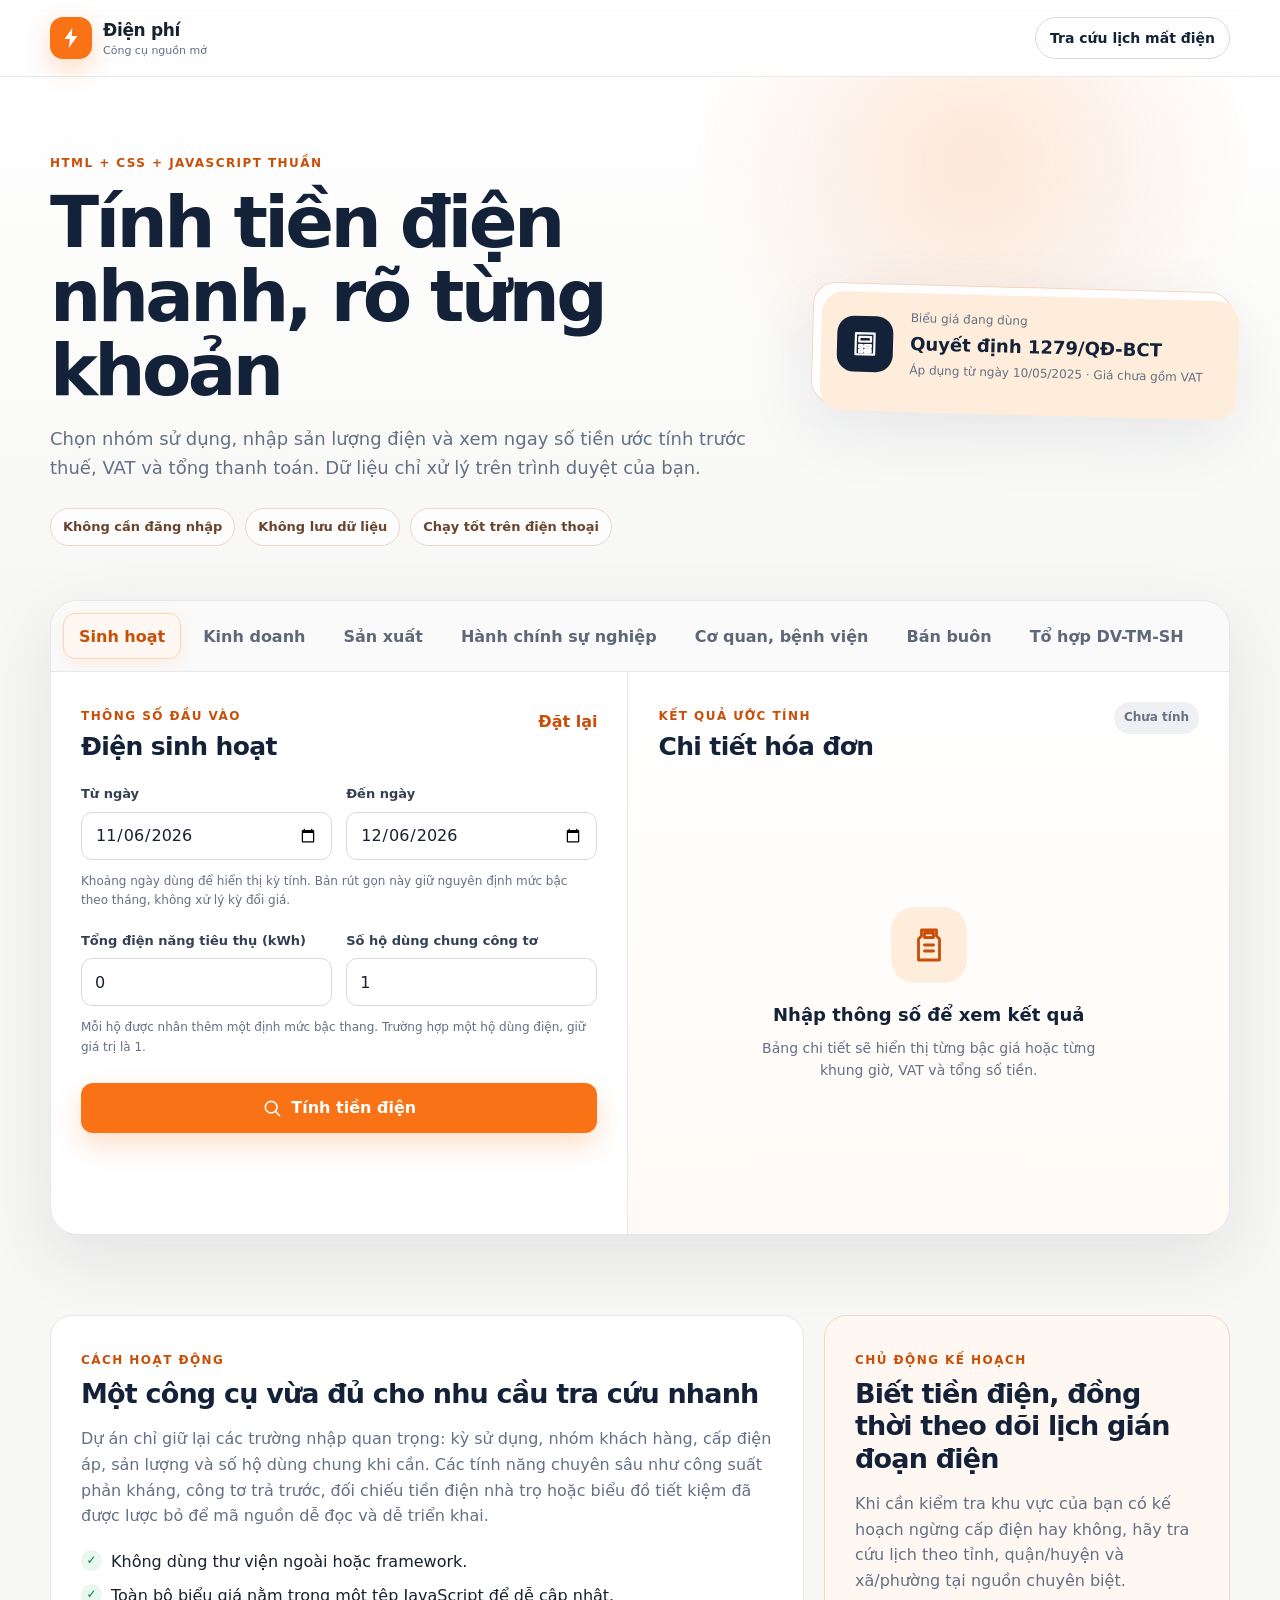
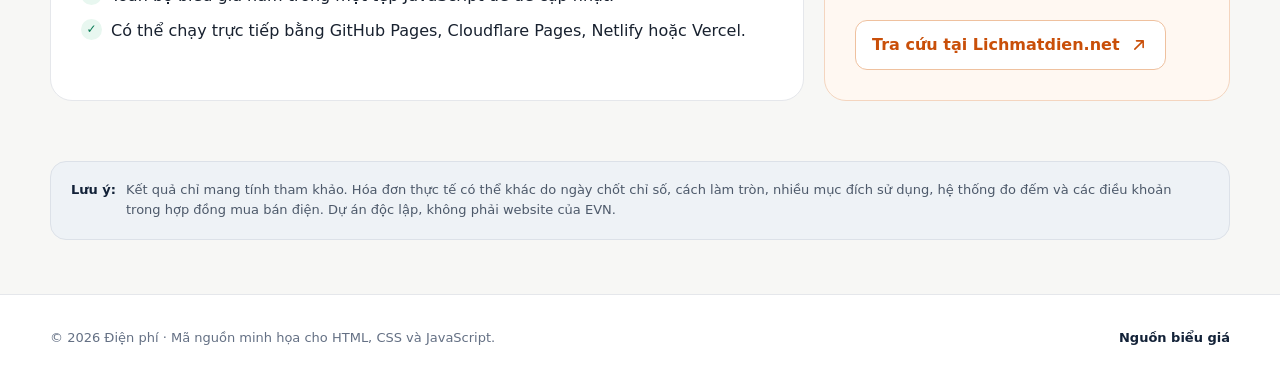
==== index.html @ 480ba1dd "Đăng công cụ tính tiền điện Commit directly to the main branch" ====
<!doctype html>
<html lang="vi">
<head>
  <meta charset="utf-8">
  <meta name="viewport" content="width=device-width, initial-scale=1">
  <title>Tính tiền điện online - HTML, CSS và JavaScript</title>
  <meta name="description" content="Công cụ ước tính tiền điện theo nhóm sử dụng và biểu giá hiện hành. Chạy hoàn toàn trên trình duyệt, không cần máy chủ hay cơ sở dữ liệu.">
  <meta name="theme-color" content="#f97316">
  <meta name="robots" content="index,follow">
  <link rel="icon" href="assets/img/favicon.svg" type="image/svg+xml">
  <link rel="manifest" href="manifest.webmanifest">
  <link rel="stylesheet" href="assets/css/style.css">
  <script type="application/ld+json">
  {
    "@context": "https://schema.org",
    "@type": "WebApplication",
    "name": "Công cụ tính tiền điện",
    "applicationCategory": "UtilitiesApplication",
    "operatingSystem": "Web",
    "inLanguage": "vi",
    "description": "Công cụ ước tính tiền điện chạy bằng HTML, CSS và JavaScript thuần."
  }
  </script>
</head>
<body>
  <a class="skip-link" href="#calculator">Bỏ qua phần giới thiệu</a>

  <header class="site-header">
    <div class="container header-inner">
      <a class="brand" href="#" aria-label="Trang chủ công cụ tính tiền điện">
        <span class="brand-mark" aria-hidden="true">
          <svg viewBox="0 0 24 24"><path d="M13.2 2 5.7 13h5.2L9.8 22l8.5-12.1h-5.4L13.2 2Z"/></svg>
        </span>
        <span>
          <strong>Điện phí</strong>
          <small>Công cụ nguồn mở</small>
        </span>
      </a>
      <a class="header-link" href="https://lichmatdien.net/" target="_blank" rel="noopener">Tra cứu lịch mất điện</a>
    </div>
  </header>

  <main>
    <section class="hero">
      <div class="container hero-grid">
        <div>
          <span class="eyebrow">HTML + CSS + JavaScript thuần</span>
          <h1>Tính tiền điện nhanh, rõ từng khoản</h1>
          <p class="hero-copy">Chọn nhóm sử dụng, nhập sản lượng điện và xem ngay số tiền ước tính trước thuế, VAT và tổng thanh toán. Dữ liệu chỉ xử lý trên trình duyệt của bạn.</p>
          <div class="hero-badges" aria-label="Thông tin dự án">
            <span>Không cần đăng nhập</span>
            <span>Không lưu dữ liệu</span>
            <span>Chạy tốt trên điện thoại</span>
          </div>
        </div>
        <aside class="rate-card" aria-label="Thông tin biểu giá">
          <div class="rate-card-icon" aria-hidden="true">
            <svg viewBox="0 0 24 24"><path d="M4 3h16v18H4zM7 6h10v4H7zm0 7h3v2H7zm0 4h3v2H7zm5-4h5v2h-5zm0 4h5v2h-5z"/></svg>
          </div>
          <div>
            <span>Biểu giá đang dùng</span>
            <strong>Quyết định 1279/QĐ-BCT</strong>
            <small>Áp dụng từ ngày 10/05/2025 · Giá chưa gồm VAT</small>
          </div>
        </aside>
      </div>
    </section>

    <section class="calculator-section" id="calculator">
      <div class="container">
        <div class="calculator-shell">
          <nav class="category-tabs" aria-label="Nhóm khách hàng" role="tablist">
            <button class="tab is-active" type="button" role="tab" aria-selected="true" data-category="residential">Sinh hoạt</button>
            <button class="tab" type="button" role="tab" aria-selected="false" data-category="business">Kinh doanh</button>
            <button class="tab" type="button" role="tab" aria-selected="false" data-category="production">Sản xuất</button>
            <button class="tab" type="button" role="tab" aria-selected="false" data-category="administrative">Hành chính sự nghiệp</button>
            <button class="tab" type="button" role="tab" aria-selected="false" data-category="hospital">Cơ quan, bệnh viện</button>
            <button class="tab" type="button" role="tab" aria-selected="false" data-category="wholesale">Bán buôn</button>
            <button class="tab" type="button" role="tab" aria-selected="false" data-category="complex">Tổ hợp DV-TM-SH</button>
          </nav>

          <div class="calculator-grid">
            <section class="form-panel" aria-labelledby="form-title">
              <div class="panel-heading">
                <div>
                  <span class="section-kicker">Thông số đầu vào</span>
                  <h2 id="form-title">Điện sinh hoạt</h2>
                </div>
                <button class="text-button" type="button" id="resetButton">Đặt lại</button>
              </div>

              <form id="electricityForm" novalidate>
                <div class="field-grid field-grid--2">
                  <label class="field">
                    <span>Từ ngày</span>
                    <input type="date" name="dateFrom" id="dateFrom" required>
                  </label>
                  <label class="field">
                    <span>Đến ngày</span>
                    <input type="date" name="dateTo" id="dateTo" required>
                  </label>
                </div>
                <p class="field-note">Khoảng ngày dùng để hiển thị kỳ tính. Bản rút gọn này giữ nguyên định mức bậc theo tháng, không xử lý kỳ đổi giá.</p>

                <div id="dynamicFields" aria-live="polite"></div>

                <div class="error-box" id="errorBox" role="alert" hidden></div>

                <button class="primary-button" type="submit">
                  <svg viewBox="0 0 24 24" aria-hidden="true"><path d="m21 21-4.35-4.35m1.35-5.65a7 7 0 1 1-14 0 7 7 0 0 1 14 0Z"/></svg>
                  Tính tiền điện
                </button>
              </form>
            </section>

            <section class="result-panel" aria-labelledby="result-title">
              <div class="panel-heading">
                <div>
                  <span class="section-kicker">Kết quả ước tính</span>
                  <h2 id="result-title">Chi tiết hóa đơn</h2>
                </div>
                <span class="result-status" id="resultStatus">Chưa tính</span>
              </div>

              <div class="empty-result" id="emptyResult">
                <div class="empty-icon" aria-hidden="true">
                  <svg viewBox="0 0 24 24"><path d="M7 2h10v4l2 2v14H5V8l2-2V2Zm2 2v3h6V4H9Zm0 8h6m-6 4h6"/></svg>
                </div>
                <strong>Nhập thông số để xem kết quả</strong>
                <p>Bảng chi tiết sẽ hiển thị từng bậc giá hoặc từng khung giờ, VAT và tổng số tiền.</p>
              </div>

              <div class="result-content" id="resultContent" hidden>
                <div class="result-hero">
                  <span>Tổng tiền thanh toán</span>
                  <strong id="grandTotal">0 đ</strong>
                  <small id="resultPeriod">—</small>
                </div>

                <div class="summary-grid">
                  <div><span>Điện năng</span><strong id="totalKwh">0 kWh</strong></div>
                  <div><span>Trước VAT</span><strong id="subtotal">0 đ</strong></div>
                  <div><span id="vatLabel">VAT 8%</span><strong id="vat">0 đ</strong></div>
                  <div><span>Giá bình quân</span><strong id="averagePrice">0 đ/kWh</strong></div>
                </div>

                <div class="table-wrap">
                  <table>
                    <thead>
                      <tr>
                        <th>Khoản tính</th>
                        <th>Đơn giá</th>
                        <th>Sản lượng</th>
                        <th>Thành tiền</th>
                      </tr>
                    </thead>
                    <tbody id="resultRows"></tbody>
                  </table>
                </div>

                <p class="result-note" id="resultNote"></p>
              </div>
            </section>
          </div>
        </div>
      </div>
    </section>

    <section class="content-section">
      <div class="container content-grid">
        <article class="content-card">
          <span class="section-kicker">Cách hoạt động</span>
          <h2>Một công cụ vừa đủ cho nhu cầu tra cứu nhanh</h2>
          <p>Dự án chỉ giữ lại các trường nhập quan trọng: kỳ sử dụng, nhóm khách hàng, cấp điện áp, sản lượng và số hộ dùng chung khi cần. Các tính năng chuyên sâu như công suất phản kháng, công tơ trả trước, đối chiếu tiền điện nhà trọ hoặc biểu đồ tiết kiệm đã được lược bỏ để mã nguồn dễ đọc và dễ triển khai.</p>
          <ul class="check-list">
            <li>Không dùng thư viện ngoài hoặc framework.</li>
            <li>Toàn bộ biểu giá nằm trong một tệp JavaScript để dễ cập nhật.</li>
            <li>Có thể chạy trực tiếp bằng GitHub Pages, Cloudflare Pages, Netlify hoặc Vercel.</li>
          </ul>
        </article>

        <aside class="link-card">
          <span class="section-kicker">Chủ động kế hoạch</span>
          <h2>Biết tiền điện, đồng thời theo dõi lịch gián đoạn điện</h2>
          <p>Khi cần kiểm tra khu vực của bạn có kế hoạch ngừng cấp điện hay không, hãy tra cứu lịch theo tỉnh, quận/huyện và xã/phường tại nguồn chuyên biệt.</p>
          <a class="secondary-button" href="https://lichmatdien.net/" target="_blank" rel="noopener">
            Tra cứu tại Lichmatdien.net
            <svg viewBox="0 0 24 24" aria-hidden="true"><path d="M7 17 17 7m-8 0h8v8"/></svg>
          </a>
        </aside>
      </div>
    </section>

    <section class="disclaimer-section">
      <div class="container disclaimer">
        <strong>Lưu ý:</strong>
        <p>Kết quả chỉ mang tính tham khảo. Hóa đơn thực tế có thể khác do ngày chốt chỉ số, cách làm tròn, nhiều mục đích sử dụng, hệ thống đo đếm và các điều khoản trong hợp đồng mua bán điện. Dự án độc lập, không phải website của EVN.</p>
      </div>
    </section>
  </main>

  <footer class="site-footer">
    <div class="container footer-inner">
      <p>© <span id="currentYear"></span> Điện phí · Mã nguồn minh họa cho HTML, CSS và JavaScript.</p>
      <div>
        <a href="https://www.evn.com.vn/d/vi-VN/news/Bieu-gia-ban-le-dien-theo-Quyet-dinh-so-1279QD-BCT-ngay-0952025-cua-Bo-Cong-Thuong-60-28-502668" target="_blank" rel="nofollow noopener">Nguồn biểu giá</a>
      </div>
    </div>
  </footer>

  <script src="assets/js/tariffs.js"></script>
  <script src="assets/js/engine.js"></script>
  <script src="assets/js/app.js"></script>
</body>
</html>
---- assets/css/style.css ----
:root {
  --bg: #f7f7f5;
  --surface: #ffffff;
  --surface-soft: #fff8f2;
  --text: #18212f;
  --muted: #647084;
  --line: #e5e7eb;
  --line-strong: #d6d9df;
  --primary: #f97316;
  --primary-dark: #c94f09;
  --primary-soft: #ffeddc;
  --navy: #132238;
  --success: #087a55;
  --danger: #b42318;
  --shadow: 0 24px 70px rgba(25, 36, 52, 0.09);
  --radius-lg: 28px;
  --radius-md: 18px;
  --radius-sm: 12px;
}

* { box-sizing: border-box; }
html { scroll-behavior: smooth; }
body {
  margin: 0;
  color: var(--text);
  background: var(--bg);
  font-family: Inter, ui-sans-serif, system-ui, -apple-system, BlinkMacSystemFont, "Segoe UI", sans-serif;
  line-height: 1.6;
  -webkit-font-smoothing: antialiased;
}
button, input, select { font: inherit; }
button, a { -webkit-tap-highlight-color: transparent; }
a { color: inherit; }
svg { width: 1em; height: 1em; fill: none; stroke: currentColor; stroke-width: 1.9; stroke-linecap: round; stroke-linejoin: round; }
.container { width: min(1180px, calc(100% - 32px)); margin-inline: auto; }
.skip-link { position: fixed; left: 16px; top: -80px; z-index: 999; padding: 10px 14px; border-radius: 10px; background: var(--navy); color: #fff; text-decoration: none; }
.skip-link:focus { top: 16px; }

.site-header {
  position: sticky;
  top: 0;
  z-index: 50;
  border-bottom: 1px solid rgba(229, 231, 235, 0.85);
  background: rgba(255, 255, 255, 0.88);
  backdrop-filter: blur(16px);
}
.header-inner { min-height: 76px; display: flex; align-items: center; justify-content: space-between; gap: 24px; }
.brand { display: inline-flex; align-items: center; gap: 11px; text-decoration: none; }
.brand-mark { width: 42px; height: 42px; display: grid; place-items: center; border-radius: 13px; background: var(--primary); color: #fff; box-shadow: 0 10px 24px rgba(249, 115, 22, 0.25); }
.brand-mark svg { width: 24px; height: 24px; fill: currentColor; stroke: none; }
.brand strong, .brand small { display: block; }
.brand strong { font-size: 17px; letter-spacing: -0.02em; }
.brand small { color: var(--muted); font-size: 11px; margin-top: -2px; }
.header-link { padding: 9px 14px; border: 1px solid var(--line-strong); border-radius: 999px; color: var(--navy); font-weight: 700; font-size: 14px; text-decoration: none; transition: 0.2s ease; }
.header-link:hover { border-color: var(--primary); color: var(--primary-dark); background: var(--surface-soft); }

.hero { padding: 72px 0 54px; overflow: hidden; background: radial-gradient(circle at 76% 15%, rgba(249, 115, 22, .16), transparent 26%), linear-gradient(180deg, #fff 0%, var(--bg) 100%); }
.hero-grid { display: grid; grid-template-columns: minmax(0, 1.25fr) minmax(300px, .75fr); align-items: center; gap: 64px; }
.eyebrow, .section-kicker { color: var(--primary-dark); font-size: 12px; font-weight: 850; letter-spacing: .12em; text-transform: uppercase; }
.hero h1 { max-width: 780px; margin: 10px 0 18px; color: var(--navy); font-size: clamp(42px, 6vw, 72px); line-height: 1.03; letter-spacing: -.05em; }
.hero-copy { max-width: 760px; margin: 0; color: var(--muted); font-size: 18px; }
.hero-badges { display: flex; flex-wrap: wrap; gap: 10px; margin-top: 25px; }
.hero-badges span { padding: 8px 12px; border: 1px solid #ead8cb; border-radius: 999px; background: rgba(255,255,255,.76); color: #69452e; font-size: 13px; font-weight: 700; }
.rate-card { position: relative; display: flex; align-items: center; gap: 17px; padding: 24px; border: 1px solid #f4d5bf; border-radius: 22px; background: rgba(255,255,255,.9); box-shadow: var(--shadow); transform: rotate(1.5deg); }
.rate-card::after { content: ""; position: absolute; inset: 8px -8px -8px 8px; z-index: -1; border-radius: 22px; background: var(--primary-soft); }
.rate-card-icon { flex: 0 0 56px; width: 56px; height: 56px; display: grid; place-items: center; border-radius: 17px; background: var(--navy); color: #fff; }
.rate-card-icon svg { width: 28px; height: 28px; }
.rate-card span, .rate-card strong, .rate-card small { display: block; }
.rate-card span { color: var(--muted); font-size: 12px; }
.rate-card strong { margin: 2px 0; color: var(--navy); font-size: 18px; }
.rate-card small { color: var(--muted); font-size: 12px; }

.calculator-section { padding: 0 0 64px; }
.calculator-shell { overflow: hidden; border: 1px solid var(--line); border-radius: var(--radius-lg); background: var(--surface); box-shadow: var(--shadow); }
.category-tabs { display: flex; gap: 6px; overflow-x: auto; padding: 12px; border-bottom: 1px solid var(--line); background: #fafafa; scrollbar-width: thin; }
.tab { flex: 0 0 auto; min-height: 46px; padding: 9px 15px; border: 1px solid transparent; border-radius: 12px; background: transparent; color: #5e6878; font-weight: 750; cursor: pointer; white-space: nowrap; transition: .2s ease; }
.tab:hover { background: #fff; color: var(--navy); }
.tab.is-active { border-color: #ffd2b2; background: var(--surface-soft); color: var(--primary-dark); box-shadow: 0 6px 18px rgba(249,115,22,.08); }
.tab:focus-visible, button:focus-visible, input:focus-visible, select:focus-visible, a:focus-visible { outline: 3px solid rgba(249,115,22,.28); outline-offset: 2px; }
.calculator-grid { display: grid; grid-template-columns: minmax(0, 1fr) minmax(0, 1.04fr); }
.form-panel, .result-panel { padding: 30px; }
.form-panel { border-right: 1px solid var(--line); }
.result-panel { background: linear-gradient(180deg, #fff 0%, #fffaf6 100%); }
.panel-heading { min-height: 60px; display: flex; align-items: flex-start; justify-content: space-between; gap: 20px; margin-bottom: 22px; }
.panel-heading h2 { margin: 3px 0 0; color: var(--navy); font-size: 25px; line-height: 1.25; letter-spacing: -.025em; }
.text-button { padding: 7px 0; border: 0; background: transparent; color: var(--primary-dark); font-weight: 800; cursor: pointer; }
.result-status { padding: 6px 10px; border-radius: 999px; background: #eef0f3; color: #687386; font-size: 12px; font-weight: 800; }
.result-status.is-ready { background: #e8f7f0; color: var(--success); }
.field-grid { display: grid; gap: 14px; }
.field-grid--2 { grid-template-columns: repeat(2, minmax(0, 1fr)); }
.field-grid--3 { grid-template-columns: repeat(3, minmax(0, 1fr)); }
.field { display: block; margin-bottom: 16px; }
.field > span, .choice-group legend { display: block; margin-bottom: 7px; color: #344054; font-size: 13px; font-weight: 800; }
.field input, .field select { width: 100%; height: 48px; padding: 0 13px; border: 1px solid var(--line-strong); border-radius: 11px; background: #fff; color: var(--text); outline: none; transition: .2s ease; }
.field input:hover, .field select:hover { border-color: #b8bec8; }
.field input:focus, .field select:focus { border-color: var(--primary); box-shadow: 0 0 0 4px rgba(249,115,22,.11); }
.field-note { margin: -4px 0 20px; color: var(--muted); font-size: 12px; }
.choice-group { margin: 2px 0 18px; padding: 0; border: 0; }
.segmented-control { display: grid; grid-template-columns: repeat(2, minmax(0, 1fr)); gap: 8px; padding: 5px; border: 1px solid var(--line); border-radius: 13px; background: #f4f5f7; }
.segmented-control label { position: relative; cursor: pointer; }
.segmented-control input { position: absolute; opacity: 0; pointer-events: none; }
.segmented-control span { min-height: 38px; display: flex; align-items: center; justify-content: center; padding: 7px 10px; border-radius: 9px; color: #667085; font-size: 13px; font-weight: 800; text-align: center; }
.segmented-control input:checked + span { background: #fff; color: var(--navy); box-shadow: 0 4px 14px rgba(16,24,40,.08); }
.primary-button, .secondary-button { display: inline-flex; align-items: center; justify-content: center; gap: 9px; min-height: 50px; border-radius: 12px; font-weight: 850; text-decoration: none; cursor: pointer; transition: .2s ease; }
.primary-button { width: 100%; margin-top: 6px; padding: 11px 18px; border: 0; background: var(--primary); color: #fff; box-shadow: 0 12px 28px rgba(249,115,22,.23); }
.primary-button:hover { background: var(--primary-dark); transform: translateY(-1px); }
.primary-button svg, .secondary-button svg { width: 20px; height: 20px; }
.error-box { margin: 0 0 14px; padding: 11px 13px; border: 1px solid #fecdca; border-radius: 11px; background: #fef3f2; color: var(--danger); font-size: 13px; font-weight: 700; }
.empty-result { min-height: 420px; display: flex; flex-direction: column; align-items: center; justify-content: center; padding: 32px; text-align: center; }
.empty-icon { width: 76px; height: 76px; display: grid; place-items: center; margin-bottom: 18px; border-radius: 24px; background: var(--primary-soft); color: var(--primary-dark); }
.empty-icon svg { width: 36px; height: 36px; }
.empty-result strong { color: var(--navy); font-size: 18px; }
.empty-result p { max-width: 360px; margin: 7px 0 0; color: var(--muted); font-size: 14px; }
.result-hero { padding: 22px; border-radius: 18px; background: var(--navy); color: #fff; }
.result-hero span, .result-hero small { display: block; color: #cbd5e1; }
.result-hero span { font-size: 12px; font-weight: 700; text-transform: uppercase; letter-spacing: .08em; }
.result-hero strong { display: block; margin: 4px 0 2px; font-size: clamp(32px, 5vw, 46px); line-height: 1.15; letter-spacing: -.04em; }
.result-hero small { font-size: 12px; }
.summary-grid { display: grid; grid-template-columns: repeat(4, minmax(0, 1fr)); gap: 9px; margin: 12px 0; }
.summary-grid > div { padding: 12px; border: 1px solid #f2ded0; border-radius: 12px; background: #fff; }
.summary-grid span, .summary-grid strong { display: block; }
.summary-grid span { color: var(--muted); font-size: 11px; }
.summary-grid strong { margin-top: 3px; color: var(--navy); font-size: 13px; }
.table-wrap { overflow-x: auto; border: 1px solid var(--line); border-radius: 14px; background: #fff; }
table { width: 100%; border-collapse: collapse; min-width: 610px; }
th, td { padding: 11px 12px; border-bottom: 1px solid var(--line); text-align: left; vertical-align: middle; }
th { background: #f8f9fa; color: #667085; font-size: 11px; text-transform: uppercase; letter-spacing: .04em; }
td { font-size: 13px; }
th:nth-child(n+2), td:nth-child(n+2) { text-align: right; font-variant-numeric: tabular-nums; }
tr:last-child td { border-bottom: 0; }
.result-note { margin: 12px 2px 0; color: var(--muted); font-size: 12px; }

.content-section { padding: 16px 0 60px; }
.content-grid { display: grid; grid-template-columns: minmax(0, 1.3fr) minmax(320px, .7fr); gap: 20px; }
.content-card, .link-card { padding: 30px; border: 1px solid var(--line); border-radius: 22px; background: #fff; }
.content-card h2, .link-card h2 { margin: 6px 0 12px; color: var(--navy); font-size: 27px; line-height: 1.2; letter-spacing: -.03em; }
.content-card p, .link-card p { color: var(--muted); }
.check-list { display: grid; gap: 9px; margin: 20px 0 0; padding: 0; list-style: none; }
.check-list li { position: relative; padding-left: 30px; }
.check-list li::before { content: "✓"; position: absolute; left: 0; top: 1px; width: 21px; height: 21px; display: grid; place-items: center; border-radius: 50%; background: #e8f7f0; color: var(--success); font-size: 12px; font-weight: 900; }
.link-card { border-color: #f4d5bf; background: var(--surface-soft); }
.secondary-button { margin-top: 10px; padding: 10px 16px; border: 1px solid #efc19f; background: #fff; color: var(--primary-dark); }
.secondary-button:hover { border-color: var(--primary); transform: translateY(-1px); }
.disclaimer-section { padding: 0 0 54px; }
.disclaimer { display: flex; gap: 10px; padding: 18px 20px; border: 1px solid #dce1e8; border-radius: 16px; background: #eef2f6; color: #4d596a; font-size: 13px; }
.disclaimer strong { flex: 0 0 auto; color: var(--navy); }
.disclaimer p { margin: 0; }

.site-footer { border-top: 1px solid var(--line); background: #fff; }
.footer-inner { min-height: 86px; display: flex; align-items: center; justify-content: space-between; gap: 24px; color: var(--muted); font-size: 13px; }
.footer-inner p { margin: 0; }
.footer-inner div { display: flex; gap: 18px; }
.footer-inner a { color: var(--navy); font-weight: 700; text-decoration: none; }
.footer-inner a:hover { color: var(--primary-dark); }
[hidden] { display: none !important; }

@media (max-width: 980px) {
  .hero-grid, .calculator-grid, .content-grid { grid-template-columns: 1fr; }
  .hero-grid { gap: 32px; }
  .rate-card { max-width: 560px; transform: none; }
  .form-panel { border-right: 0; border-bottom: 1px solid var(--line); }
  .summary-grid { grid-template-columns: repeat(2, minmax(0, 1fr)); }
}

@media (max-width: 680px) {
  .container { width: min(100% - 22px, 1180px); }
  .site-header { position: static; }
  .header-inner { min-height: 68px; }
  .header-link { padding: 8px 10px; font-size: 12px; }
  .hero { padding: 48px 0 38px; }
  .hero h1 { font-size: 43px; }
  .hero-copy { font-size: 16px; }
  .rate-card { padding: 18px; }
  .calculator-shell { border-radius: 20px; }
  .category-tabs { padding: 8px; }
  .tab { min-height: 42px; padding: 7px 12px; font-size: 13px; }
  .form-panel, .result-panel, .content-card, .link-card { padding: 20px; }
  .field-grid--2, .field-grid--3 { grid-template-columns: 1fr; gap: 0; }
  .panel-heading h2 { font-size: 22px; }
  .summary-grid { grid-template-columns: 1fr 1fr; }
  .table-wrap { overflow: visible; border: 0; background: transparent; }
  table, tbody, tr, td { display: block; width: 100%; min-width: 0; }
  thead { display: none; }
  tbody { display: grid; gap: 10px; }
  tr { padding: 11px 13px; border: 1px solid var(--line); border-radius: 13px; background: #fff; }
  td { display: flex; justify-content: space-between; gap: 14px; padding: 5px 0; border: 0; text-align: right !important; }
  td::before { content: attr(data-label); color: var(--muted); font-size: 11px; font-weight: 800; text-align: left; text-transform: uppercase; }
  td strong { text-align: right; }
  .disclaimer { display: block; }
  .footer-inner { min-height: 110px; flex-direction: column; align-items: flex-start; justify-content: center; gap: 8px; }
}

@media (prefers-reduced-motion: reduce) {
  *, *::before, *::after { scroll-behavior: auto !important; transition: none !important; }
}
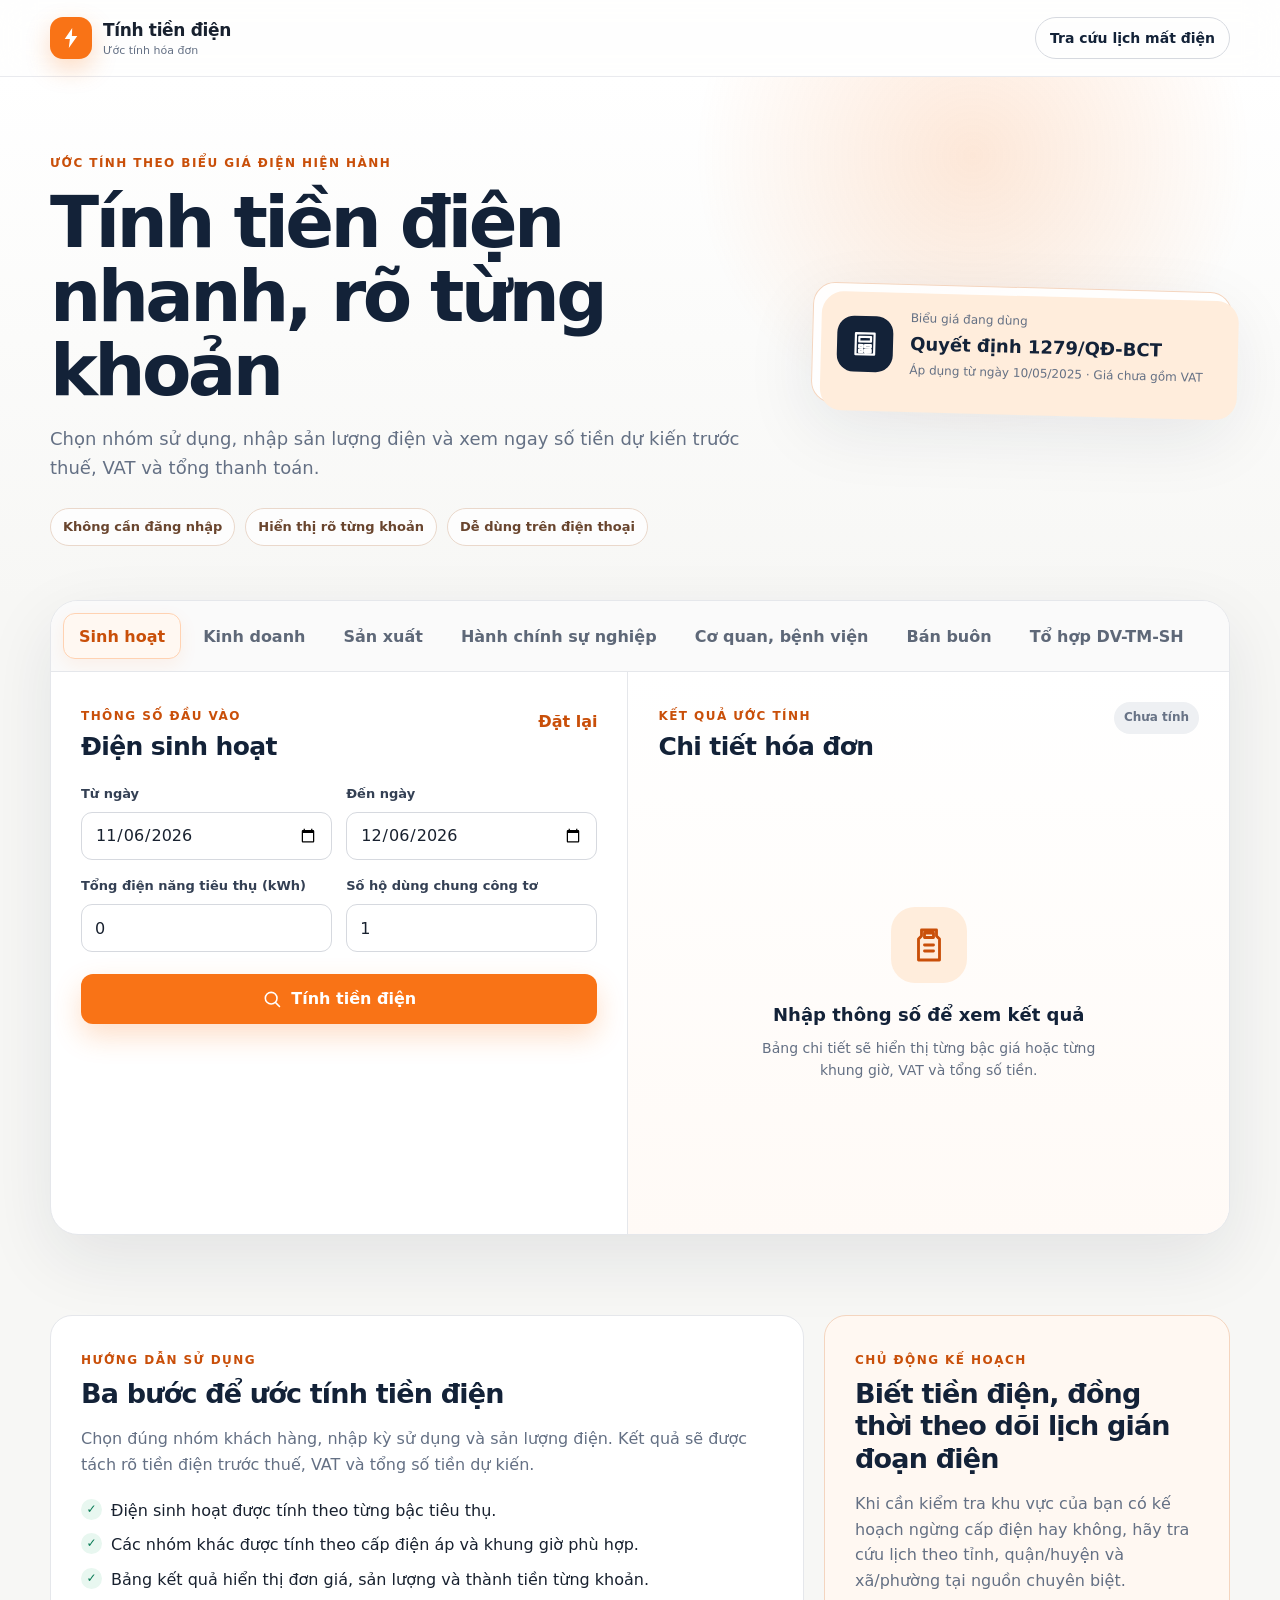
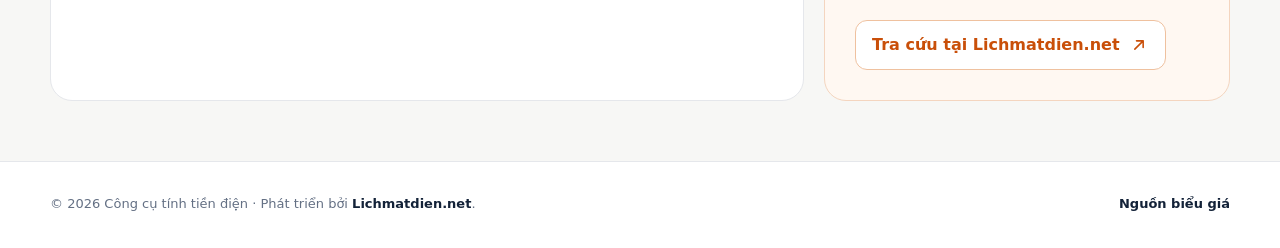
==== commit c51162a3: "Cập nhật nội dung và liên kết Lichmatdien.net Commit directly to the main branch" ====
--- a/index.html
+++ b/index.html
@@ -3,8 +3,9 @@
 <head>
   <meta charset="utf-8">
   <meta name="viewport" content="width=device-width, initial-scale=1">
-  <title>Tính tiền điện online - HTML, CSS và JavaScript</title>
-  <meta name="description" content="Công cụ ước tính tiền điện theo nhóm sử dụng và biểu giá hiện hành. Chạy hoàn toàn trên trình duyệt, không cần máy chủ hay cơ sở dữ liệu.">
+  <title>Tính tiền điện online - Ước tính hóa đơn nhanh</title>
+  <meta name="description" content="Công cụ tính tiền điện online giúp ước tính chi phí theo nhóm sử dụng, sản lượng điện và biểu giá hiện hành.">
+  <meta name="author" content="Lichmatdien.net">
   <meta name="theme-color" content="#f97316">
   <meta name="robots" content="index,follow">
   <link rel="icon" href="assets/img/favicon.svg" type="image/svg+xml">
@@ -18,7 +19,12 @@
     "applicationCategory": "UtilitiesApplication",
     "operatingSystem": "Web",
     "inLanguage": "vi",
-    "description": "Công cụ ước tính tiền điện chạy bằng HTML, CSS và JavaScript thuần."
+    "description": "Công cụ tính tiền điện online giúp ước tính chi phí theo nhóm sử dụng và biểu giá hiện hành.",
+    "creator": {
+      "@type": "Organization",
+      "name": "Lichmatdien.net",
+      "url": "https://lichmatdien.net/tinh-tien-dien.html"
+    }
   }
   </script>
 </head>
@@ -32,8 +38,8 @@
           <svg viewBox="0 0 24 24"><path d="M13.2 2 5.7 13h5.2L9.8 22l8.5-12.1h-5.4L13.2 2Z"/></svg>
         </span>
         <span>
-          <strong>Điện phí</strong>
-          <small>Công cụ nguồn mở</small>
+          <strong>Tính tiền điện</strong>
+          <small>Ước tính hóa đơn</small>
         </span>
       </a>
       <a class="header-link" href="https://lichmatdien.net/" target="_blank" rel="noopener">Tra cứu lịch mất điện</a>
@@ -44,13 +50,13 @@
     <section class="hero">
       <div class="container hero-grid">
         <div>
-          <span class="eyebrow">HTML + CSS + JavaScript thuần</span>
+          <span class="eyebrow">Ước tính theo biểu giá điện hiện hành</span>
           <h1>Tính tiền điện nhanh, rõ từng khoản</h1>
-          <p class="hero-copy">Chọn nhóm sử dụng, nhập sản lượng điện và xem ngay số tiền ước tính trước thuế, VAT và tổng thanh toán. Dữ liệu chỉ xử lý trên trình duyệt của bạn.</p>
-          <div class="hero-badges" aria-label="Thông tin dự án">
+          <p class="hero-copy">Chọn nhóm sử dụng, nhập sản lượng điện và xem ngay số tiền dự kiến trước thuế, VAT và tổng thanh toán.</p>
+          <div class="hero-badges" aria-label="Điểm nổi bật">
             <span>Không cần đăng nhập</span>
-            <span>Không lưu dữ liệu</span>
-            <span>Chạy tốt trên điện thoại</span>
+            <span>Hiển thị rõ từng khoản</span>
+            <span>Dễ dùng trên điện thoại</span>
           </div>
         </div>
         <aside class="rate-card" aria-label="Thông tin biểu giá">
@@ -100,8 +106,6 @@
                     <input type="date" name="dateTo" id="dateTo" required>
                   </label>
                 </div>
-                <p class="field-note">Khoảng ngày dùng để hiển thị kỳ tính. Bản rút gọn này giữ nguyên định mức bậc theo tháng, không xử lý kỳ đổi giá.</p>
-
                 <div id="dynamicFields" aria-live="polite"></div>
 
                 <div class="error-box" id="errorBox" role="alert" hidden></div>
@@ -158,7 +162,6 @@
                   </table>
                 </div>
 
-                <p class="result-note" id="resultNote"></p>
               </div>
             </section>
           </div>
@@ -169,13 +172,13 @@
     <section class="content-section">
       <div class="container content-grid">
         <article class="content-card">
-          <span class="section-kicker">Cách hoạt động</span>
-          <h2>Một công cụ vừa đủ cho nhu cầu tra cứu nhanh</h2>
-          <p>Dự án chỉ giữ lại các trường nhập quan trọng: kỳ sử dụng, nhóm khách hàng, cấp điện áp, sản lượng và số hộ dùng chung khi cần. Các tính năng chuyên sâu như công suất phản kháng, công tơ trả trước, đối chiếu tiền điện nhà trọ hoặc biểu đồ tiết kiệm đã được lược bỏ để mã nguồn dễ đọc và dễ triển khai.</p>
+          <span class="section-kicker">Hướng dẫn sử dụng</span>
+          <h2>Ba bước để ước tính tiền điện</h2>
+          <p>Chọn đúng nhóm khách hàng, nhập kỳ sử dụng và sản lượng điện. Kết quả sẽ được tách rõ tiền điện trước thuế, VAT và tổng số tiền dự kiến.</p>
           <ul class="check-list">
-            <li>Không dùng thư viện ngoài hoặc framework.</li>
-            <li>Toàn bộ biểu giá nằm trong một tệp JavaScript để dễ cập nhật.</li>
-            <li>Có thể chạy trực tiếp bằng GitHub Pages, Cloudflare Pages, Netlify hoặc Vercel.</li>
+            <li>Điện sinh hoạt được tính theo từng bậc tiêu thụ.</li>
+            <li>Các nhóm khác được tính theo cấp điện áp và khung giờ phù hợp.</li>
+            <li>Bảng kết quả hiển thị đơn giá, sản lượng và thành tiền từng khoản.</li>
           </ul>
         </article>
 
@@ -191,17 +194,11 @@
       </div>
     </section>
 
-    <section class="disclaimer-section">
-      <div class="container disclaimer">
-        <strong>Lưu ý:</strong>
-        <p>Kết quả chỉ mang tính tham khảo. Hóa đơn thực tế có thể khác do ngày chốt chỉ số, cách làm tròn, nhiều mục đích sử dụng, hệ thống đo đếm và các điều khoản trong hợp đồng mua bán điện. Dự án độc lập, không phải website của EVN.</p>
-      </div>
-    </section>
   </main>
 
   <footer class="site-footer">
     <div class="container footer-inner">
-      <p>© <span id="currentYear"></span> Điện phí · Mã nguồn minh họa cho HTML, CSS và JavaScript.</p>
+      <p>© <span id="currentYear"></span> Công cụ tính tiền điện · Phát triển bởi <a href="https://lichmatdien.net/tinh-tien-dien.html" target="_blank" rel="noopener">Lichmatdien.net</a>.</p>
       <div>
         <a href="https://www.evn.com.vn/d/vi-VN/news/Bieu-gia-ban-le-dien-theo-Quyet-dinh-so-1279QD-BCT-ngay-0952025-cua-Bo-Cong-Thuong-60-28-502668" target="_blank" rel="nofollow noopener">Nguồn biểu giá</a>
       </div>
